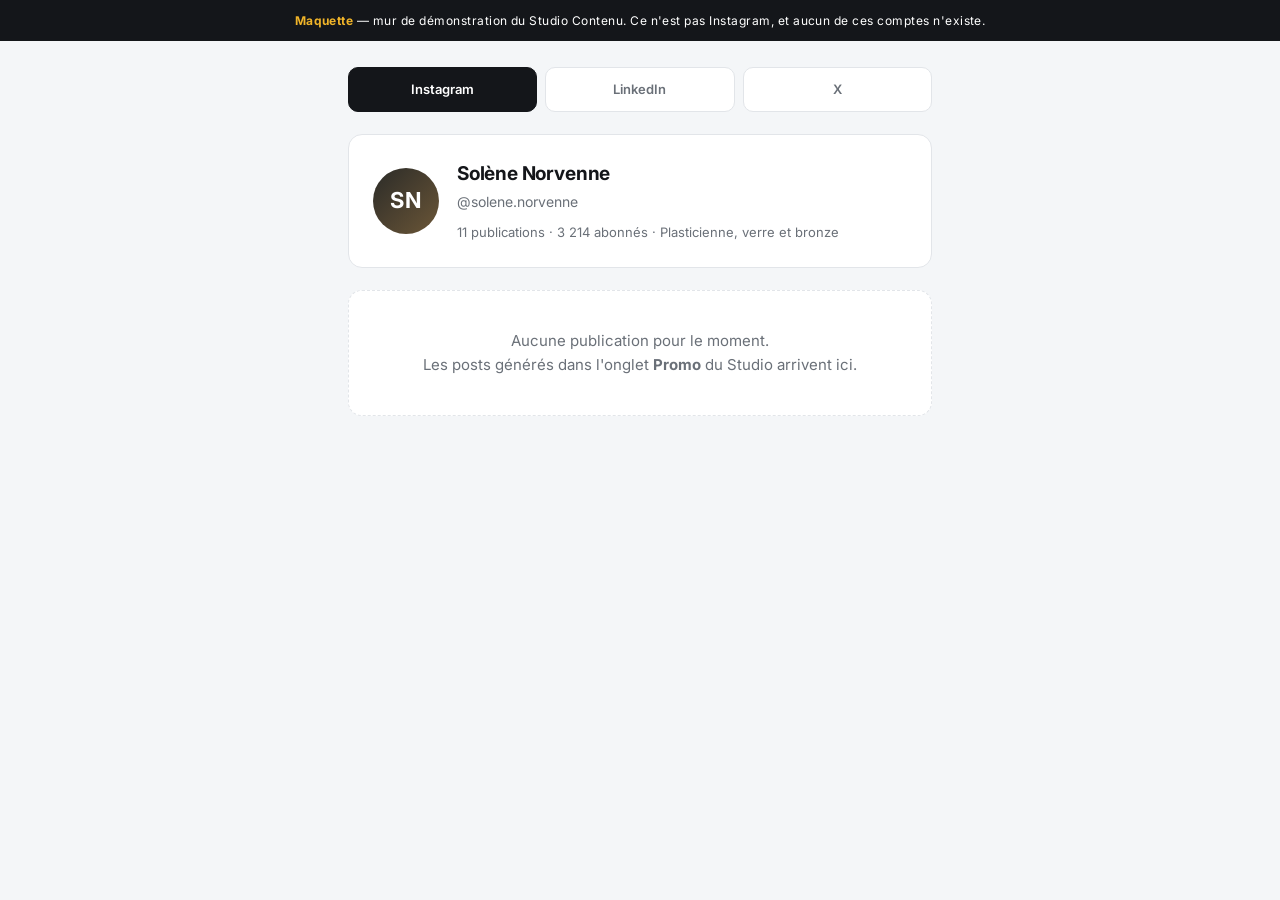
==== instagram/index.html @ 0d05a058 "feat: murs de démonstration Instagram, LinkedIn et X pour l'onglet Promo" ====
<!doctype html>
<html lang="fr">
<head>
<meta charset="UTF-8">
<meta name="viewport" content="width=device-width, initial-scale=1.0">
<title>solene.norvenne — Instagram (maquette)</title>
<meta name="robots" content="noindex, nofollow">
<link rel="preconnect" href="https://fonts.googleapis.com">
<link href="https://fonts.googleapis.com/css2?family=Inter:wght@300;400;500;600;700&display=swap" rel="stylesheet">
<link rel="stylesheet" href="../styles.css">
</head>
<body class="ig">

<div class="avis">
  <strong>Maquette</strong> — mur de démonstration du Studio Contenu.
  Ce n'est pas Instagram, et aucun de ces comptes n'existe.
</div>

<div class="page">

  <nav class="reseaux">
    <a href="../instagram/" aria-current="page">Instagram</a>
    <a href="../linkedin/">LinkedIn</a>
    <a href="../x/">X</a>
  </nav>

  <div class="profil">
    <div class="avatar">SN</div>
    <div>
      <h1>Solène Norvenne</h1>
      <p class="handle">@solene.norvenne</p>
      <p class="stats">11 publications · 3 214 abonnés · Plasticienne, verre et bronze</p>
    </div>
  </div>

  <div id="fil">
            <!-- STUDIO_POSTS -->
  </div>

  <div class="vide" id="vide">
    Aucune publication pour le moment.<br>
    Les posts générés dans l'onglet <strong>Promo</strong> du Studio arrivent ici.
  </div>

</div>

<script>
  // Le bandeau « aucune publication » disparaît dès le premier post inséré par le Studio.
  if (document.querySelectorAll('#fil .post').length) {
    document.getElementById('vide').style.display = 'none';
  }
</script>

</body>
</html>
---- styles.css ----
:root{
  --ink:#14161a;
  --mut:#6a7078;
  --trait:#e2e5e9;
  --fond:#f4f6f8;
  --insta:#c1387a;
  --li:#1a5f91;
  --x:#14161a;
}

*{box-sizing:border-box}
body{
  margin:0;background:var(--fond);color:var(--ink);
  font-family:'Inter',-apple-system,'Segoe UI',Helvetica,Arial,sans-serif;
  font-size:15px;line-height:1.6;
}
img{max-width:100%;height:auto;display:block}
a{color:inherit}

/* ---------- Bandeau d'honnêteté ---------- */
.avis{
  background:#14161a;color:#fff;font-size:12px;letter-spacing:.04em;
  padding:11px 18px;text-align:center;
}
.avis strong{color:#f0b429}
.avis a{color:#fff}

.page{max-width:620px;margin:0 auto;padding:26px 18px 90px}

/* ---------- En-tête de profil ---------- */
.profil{
  background:#fff;border:1px solid var(--trait);border-radius:14px;
  padding:24px;display:flex;gap:18px;align-items:center;margin-bottom:22px;
}
.avatar{
  width:66px;height:66px;border-radius:50%;flex:0 0 66px;
  background:linear-gradient(135deg,#2b2b28,#6b5637);color:#fff;
  display:flex;align-items:center;justify-content:center;
  font-weight:700;font-size:22px;letter-spacing:.04em;
}
.profil h1{margin:0;font-size:19px;letter-spacing:-.01em}
.profil .handle{margin:2px 0 0;color:var(--mut);font-size:14px}
.profil .stats{margin:8px 0 0;color:var(--mut);font-size:13px}

/* ---------- Onglets réseaux ---------- */
.reseaux{display:flex;gap:8px;margin-bottom:22px;flex-wrap:wrap}
.reseaux a{
  flex:1;text-align:center;text-decoration:none;background:#fff;
  border:1px solid var(--trait);border-radius:10px;padding:11px 8px;
  font-size:13px;font-weight:600;color:var(--mut);
}
.reseaux a:hover{border-color:var(--mut);color:var(--ink)}
.reseaux a[aria-current="page"]{background:var(--ink);color:#fff;border-color:var(--ink)}

/* ---------- Publications ---------- */
.post{
  background:#fff;border:1px solid var(--trait);border-radius:14px;
  overflow:hidden;margin-bottom:18px;
}
.post .tete{display:flex;gap:11px;align-items:center;padding:15px 18px}
.post .tete .mini{
  width:38px;height:38px;border-radius:50%;flex:0 0 38px;
  background:linear-gradient(135deg,#2b2b28,#6b5637);color:#fff;
  display:flex;align-items:center;justify-content:center;font-weight:700;font-size:13px;
}
.post .tete .qui{font-weight:600;font-size:14px;line-height:1.3}
.post .tete .quand{color:var(--mut);font-size:12px}
.post .visuel img{width:100%;border-top:1px solid var(--trait);border-bottom:1px solid var(--trait)}
.post .texte{padding:15px 18px 17px;white-space:pre-wrap;font-size:15px}
.post .lien{
  display:block;margin:0 18px 16px;padding:12px 14px;background:var(--fond);
  border:1px solid var(--trait);border-radius:10px;
  font-size:13px;color:var(--mut);text-decoration:none;word-break:break-all;
}
.post .lien:hover{border-color:var(--mut);color:var(--ink)}
.post .barre{
  display:flex;gap:26px;padding:11px 18px;border-top:1px solid var(--trait);
  color:var(--mut);font-size:13px;
}

.ig .tete .qui,.ig .accent{color:var(--insta)}
.li .tete .qui,.li .accent{color:var(--li)}

.vide{
  background:#fff;border:1px dashed var(--trait);border-radius:14px;
  padding:38px 24px;text-align:center;color:var(--mut);
}

/* ---------- Sommaire ---------- */
.sommaire{max-width:620px;margin:0 auto;padding:56px 18px 90px}
.sommaire h1{font-size:27px;margin:0 0 10px}
.sommaire p{color:var(--mut);margin:0 0 28px}
.sommaire a.carte{
  display:block;background:#fff;border:1px solid var(--trait);border-radius:14px;
  padding:22px 24px;margin-bottom:14px;text-decoration:none;
}
.sommaire a.carte:hover{border-color:var(--mut)}
.sommaire a.carte strong{display:block;font-size:17px;margin-bottom:3px}
.sommaire a.carte span{color:var(--mut);font-size:14px}
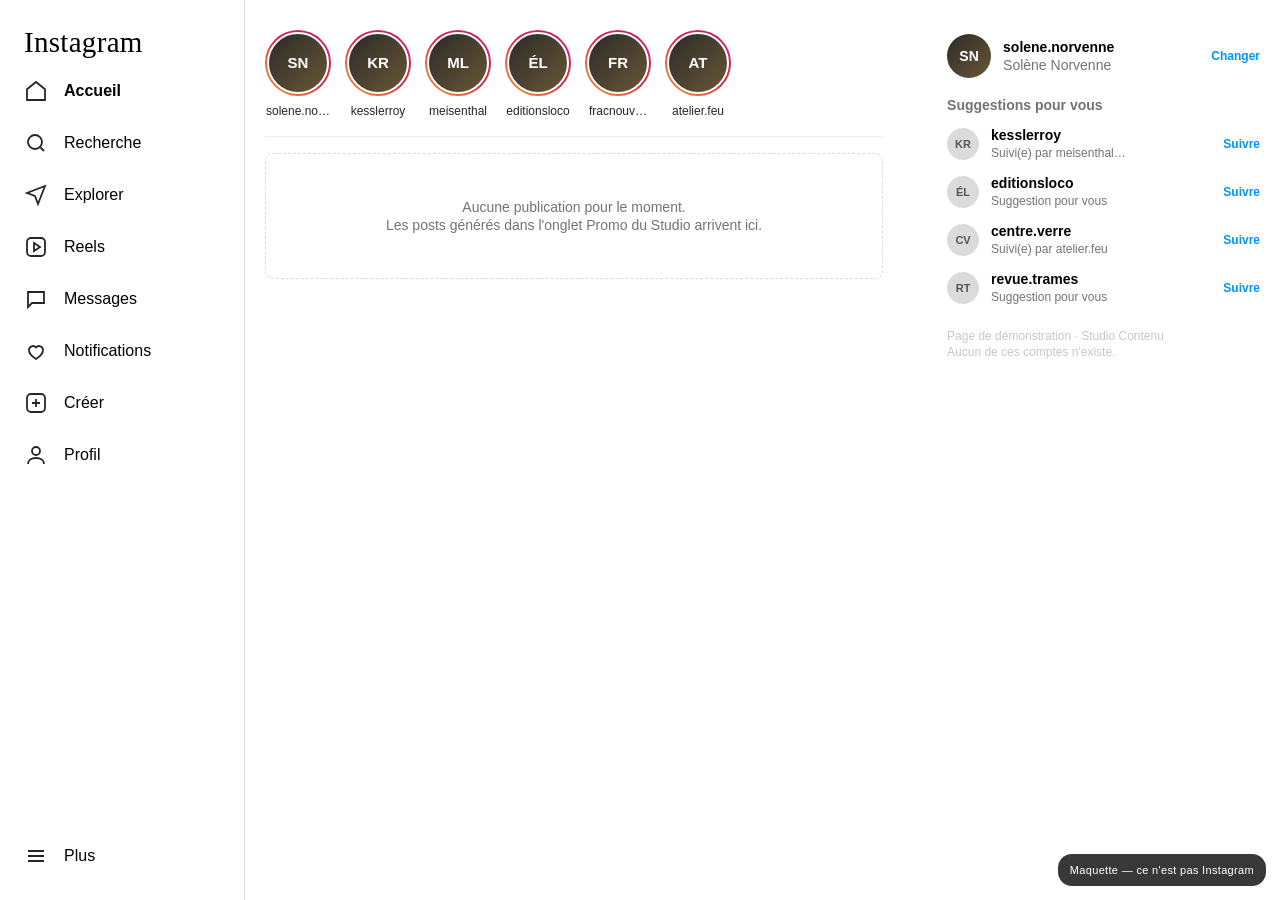
==== commit 05877044: "feat: reproduire fidèlement les interfaces Instagram, LinkedIn et X" ====
--- a/instagram/index.html
+++ b/instagram/index.html
@@ -3,49 +3,202 @@
 <head>
 <meta charset="UTF-8">
 <meta name="viewport" content="width=device-width, initial-scale=1.0">
-<title>solene.norvenne — Instagram (maquette)</title>
+<title>Instagram</title>
 <meta name="robots" content="noindex, nofollow">
-<link rel="preconnect" href="https://fonts.googleapis.com">
-<link href="https://fonts.googleapis.com/css2?family=Inter:wght@300;400;500;600;700&display=swap" rel="stylesheet">
-<link rel="stylesheet" href="../styles.css">
+<style>
+*{box-sizing:border-box;margin:0;padding:0}
+body{
+  background:#fff;color:#000;
+  font-family:-apple-system,BlinkMacSystemFont,'Segoe UI',Roboto,Helvetica,Arial,sans-serif;
+  font-size:14px;line-height:18px;-webkit-font-smoothing:antialiased;
+}
+a{color:inherit;text-decoration:none}
+svg{display:block}
+
+.maquette{
+  position:fixed;bottom:14px;right:14px;z-index:99;
+  background:rgba(0,0,0,.78);color:#fff;font-size:11px;letter-spacing:.03em;
+  padding:7px 12px;border-radius:14px;
+}
+
+/* ---------- Rail de navigation ---------- */
+.rail{
+  position:fixed;top:0;left:0;bottom:0;width:245px;
+  border-right:1px solid #dbdbdb;padding:8px 12px 20px;background:#fff;
+}
+.rail .logo{
+  font-family:'Segoe Script','Snell Roundhand','Brush Script MT',cursive;
+  font-size:29px;padding:25px 12px 16px;letter-spacing:.3px;
+}
+.rail nav a{
+  display:flex;align-items:center;gap:16px;padding:12px;border-radius:8px;
+  font-size:16px;line-height:20px;margin-bottom:4px;
+}
+.rail nav a:hover{background:#f2f2f2}
+.rail nav a.actif{font-weight:700}
+.rail .pied{position:absolute;bottom:20px;left:12px;right:12px}
+.rail .pied a{display:flex;align-items:center;gap:16px;padding:12px;border-radius:8px;font-size:16px}
+.rail .pied a:hover{background:#f2f2f2}
+
+/* ---------- Colonne centrale ---------- */
+.scene{margin-left:245px;display:flex;justify-content:center;gap:64px;padding:30px 20px 90px}
+.colonne{width:630px;max-width:100%}
+
+.stories{
+  display:flex;gap:14px;padding:0 0 16px;margin-bottom:16px;
+  border-bottom:1px solid #efefef;overflow:hidden;
+}
+.story{width:66px;text-align:center;flex:0 0 66px}
+.story .anneau{
+  width:66px;height:66px;border-radius:50%;padding:2px;
+  background:linear-gradient(45deg,#f09433,#e6683c,#dc2743,#cc2366,#bc1888);
+}
+.story .anneau div{
+  width:100%;height:100%;border-radius:50%;border:2px solid #fff;
+  background:linear-gradient(135deg,#2b2b28,#6b5637);color:#fff;
+  display:flex;align-items:center;justify-content:center;font-weight:600;font-size:15px;
+}
+.story span{display:block;font-size:12px;color:#262626;margin-top:6px;
+  overflow:hidden;text-overflow:ellipsis;white-space:nowrap}
+
+/* ---------- Publication ---------- */
+.post{margin-bottom:12px;padding-bottom:16px;border-bottom:1px solid #efefef}
+.post .tete{display:flex;align-items:center;gap:12px;padding:4px 0 12px}
+.post .tete .anneau{
+  width:42px;height:42px;border-radius:50%;padding:2px;flex:0 0 42px;
+  background:linear-gradient(45deg,#f09433,#e6683c,#dc2743,#cc2366,#bc1888);
+}
+.post .tete .anneau div{
+  width:100%;height:100%;border-radius:50%;border:2px solid #fff;
+  background:linear-gradient(135deg,#2b2b28,#6b5637);color:#fff;
+  display:flex;align-items:center;justify-content:center;font-weight:600;font-size:13px;
+}
+.post .tete .qui{font-weight:600;font-size:14px}
+.post .tete .quand{color:#737373}
+.post .tete .quand:before{content:"· "}
+.post .tete .plus{margin-left:auto;font-weight:700;letter-spacing:1px}
+.post .visuel{border:1px solid #efefef;border-radius:4px;overflow:hidden;background:#fafafa}
+.post .visuel img{width:100%;height:auto;display:block}
+.post .actions{display:flex;align-items:center;gap:16px;padding:10px 0 6px}
+.post .actions .fin{margin-left:auto}
+.post .likes{font-weight:600;padding:2px 0 4px}
+.post .legende{white-space:pre-wrap;padding-bottom:4px}
+.post .legende b{font-weight:600;margin-right:5px}
+.post .lien{color:#00376b;word-break:break-all}
+.post .commentaires{color:#737373;padding:4px 0}
+.post .horodatage{color:#737373;font-size:10px;letter-spacing:.2px;text-transform:uppercase;padding-top:4px}
+
+/* ---------- Colonne de droite ---------- */
+.aside{width:319px;padding-top:4px}
+.aside .moi{display:flex;align-items:center;gap:12px;margin-bottom:18px}
+.aside .moi .av{
+  width:44px;height:44px;border-radius:50%;flex:0 0 44px;
+  background:linear-gradient(135deg,#2b2b28,#6b5637);color:#fff;
+  display:flex;align-items:center;justify-content:center;font-weight:600;font-size:14px;
+}
+.aside .moi .nom{font-weight:600}
+.aside .moi .sous{color:#737373}
+.aside .moi .bascule{margin-left:auto;color:#0095f6;font-weight:600;font-size:12px}
+.aside h3{color:#737373;font-size:14px;font-weight:600;margin-bottom:12px}
+.aside .sugg{display:flex;align-items:center;gap:12px;margin-bottom:12px}
+.aside .sugg .av{
+  width:32px;height:32px;border-radius:50%;flex:0 0 32px;background:#dbdbdb;
+  display:flex;align-items:center;justify-content:center;font-size:11px;font-weight:600;color:#555;
+}
+.aside .sugg .nom{font-weight:600;font-size:14px}
+.aside .sugg .sous{color:#737373;font-size:12px}
+.aside .sugg .act{margin-left:auto;color:#0095f6;font-weight:600;font-size:12px}
+.aside .legal{color:#c7c7c7;font-size:12px;line-height:16px;margin-top:22px}
+
+.vide{
+  border:1px dashed #dbdbdb;border-radius:8px;padding:44px 24px;text-align:center;
+  color:#737373;font-size:14px;
+}
+
+@media(max-width:1160px){.aside{display:none}}
+@media(max-width:900px){.rail{display:none}.scene{margin-left:0}}
+</style>
 </head>
-<body class="ig">
-
-<div class="avis">
-  <strong>Maquette</strong> — mur de démonstration du Studio Contenu.
-  Ce n'est pas Instagram, et aucun de ces comptes n'existe.
+<body>
+
+<aside class="rail">
+  <div class="logo">Instagram</div>
+  <nav>
+    <a class="actif" href="./">
+      <svg width="24" height="24" viewBox="0 0 24 24" fill="none" stroke="#262626" stroke-width="1.8"><path d="M3 10.2 12 3l9 7.2V21H3z"/></svg>
+      Accueil</a>
+    <a href="./">
+      <svg width="24" height="24" viewBox="0 0 24 24" fill="none" stroke="#262626" stroke-width="1.8"><circle cx="11" cy="11" r="7"/><path d="m20 20-3.5-3.5"/></svg>
+      Recherche</a>
+    <a href="./">
+      <svg width="24" height="24" viewBox="0 0 24 24" fill="none" stroke="#262626" stroke-width="1.8"><path d="m21 3-7 18-3-8-8-3z"/></svg>
+      Explorer</a>
+    <a href="./">
+      <svg width="24" height="24" viewBox="0 0 24 24" fill="none" stroke="#262626" stroke-width="1.8"><rect x="3" y="3" width="18" height="18" rx="4"/><path d="m10 8 6 4-6 4z"/></svg>
+      Reels</a>
+    <a href="./">
+      <svg width="24" height="24" viewBox="0 0 24 24" fill="none" stroke="#262626" stroke-width="1.8"><path d="M4 5h16v11H8l-4 4z"/></svg>
+      Messages</a>
+    <a href="./">
+      <svg width="24" height="24" viewBox="0 0 24 24" fill="none" stroke="#262626" stroke-width="1.8"><path d="M12 20s-7-4.4-7-9a4 4 0 0 1 7-2.6A4 4 0 0 1 19 11c0 4.6-7 9-7 9z"/></svg>
+      Notifications</a>
+    <a href="./">
+      <svg width="24" height="24" viewBox="0 0 24 24" fill="none" stroke="#262626" stroke-width="1.8"><rect x="3" y="3" width="18" height="18" rx="4"/><path d="M12 8v8M8 12h8"/></svg>
+      Créer</a>
+    <a href="./">
+      <svg width="24" height="24" viewBox="0 0 24 24" fill="none" stroke="#262626" stroke-width="1.8"><circle cx="12" cy="8" r="4"/><path d="M4 21c0-4 3.6-6 8-6s8 2 8 6"/></svg>
+      Profil</a>
+  </nav>
+  <div class="pied">
+    <a href="../">
+      <svg width="24" height="24" viewBox="0 0 24 24" fill="none" stroke="#262626" stroke-width="1.8"><path d="M4 7h16M4 12h16M4 17h16"/></svg>
+      Plus</a>
+  </div>
+</aside>
+
+<div class="scene">
+
+  <main class="colonne">
+
+    <div class="stories">
+      <div class="story"><div class="anneau"><div>SN</div></div><span>solene.no…</span></div>
+      <div class="story"><div class="anneau"><div>KR</div></div><span>kesslerroy</span></div>
+      <div class="story"><div class="anneau"><div>ML</div></div><span>meisenthal</span></div>
+      <div class="story"><div class="anneau"><div>ÉL</div></div><span>editionsloco</span></div>
+      <div class="story"><div class="anneau"><div>FR</div></div><span>fracnouv…</span></div>
+      <div class="story"><div class="anneau"><div>AT</div></div><span>atelier.feu</span></div>
+    </div>
+
+    <div id="fil">
+            <!-- STUDIO_POSTS -->
+    </div>
+
+    <div class="vide" id="vide">
+      Aucune publication pour le moment.<br>
+      Les posts générés dans l'onglet Promo du Studio arrivent ici.
+    </div>
+
+  </main>
+
+  <aside class="aside">
+    <div class="moi">
+      <div class="av">SN</div>
+      <div><div class="nom">solene.norvenne</div><div class="sous">Solène Norvenne</div></div>
+      <div class="bascule">Changer</div>
+    </div>
+    <h3>Suggestions pour vous</h3>
+    <div class="sugg"><div class="av">KR</div><div><div class="nom">kesslerroy</div><div class="sous">Suivi(e) par meisenthal…</div></div><div class="act">Suivre</div></div>
+    <div class="sugg"><div class="av">ÉL</div><div><div class="nom">editionsloco</div><div class="sous">Suggestion pour vous</div></div><div class="act">Suivre</div></div>
+    <div class="sugg"><div class="av">CV</div><div><div class="nom">centre.verre</div><div class="sous">Suivi(e) par atelier.feu</div></div><div class="act">Suivre</div></div>
+    <div class="sugg"><div class="av">RT</div><div><div class="nom">revue.trames</div><div class="sous">Suggestion pour vous</div></div><div class="act">Suivre</div></div>
+    <p class="legal">Page de démonstration · Studio Contenu<br>Aucun de ces comptes n'existe.</p>
+  </aside>
+
 </div>
 
-<div class="page">
-
-  <nav class="reseaux">
-    <a href="../instagram/" aria-current="page">Instagram</a>
-    <a href="../linkedin/">LinkedIn</a>
-    <a href="../x/">X</a>
-  </nav>
-
-  <div class="profil">
-    <div class="avatar">SN</div>
-    <div>
-      <h1>Solène Norvenne</h1>
-      <p class="handle">@solene.norvenne</p>
-      <p class="stats">11 publications · 3 214 abonnés · Plasticienne, verre et bronze</p>
-    </div>
-  </div>
-
-  <div id="fil">
-            <!-- STUDIO_POSTS -->
-  </div>
-
-  <div class="vide" id="vide">
-    Aucune publication pour le moment.<br>
-    Les posts générés dans l'onglet <strong>Promo</strong> du Studio arrivent ici.
-  </div>
-
-</div>
+<div class="maquette">Maquette — ce n'est pas Instagram</div>
 
 <script>
-  // Le bandeau « aucune publication » disparaît dès le premier post inséré par le Studio.
   if (document.querySelectorAll('#fil .post').length) {
     document.getElementById('vide').style.display = 'none';
   }
